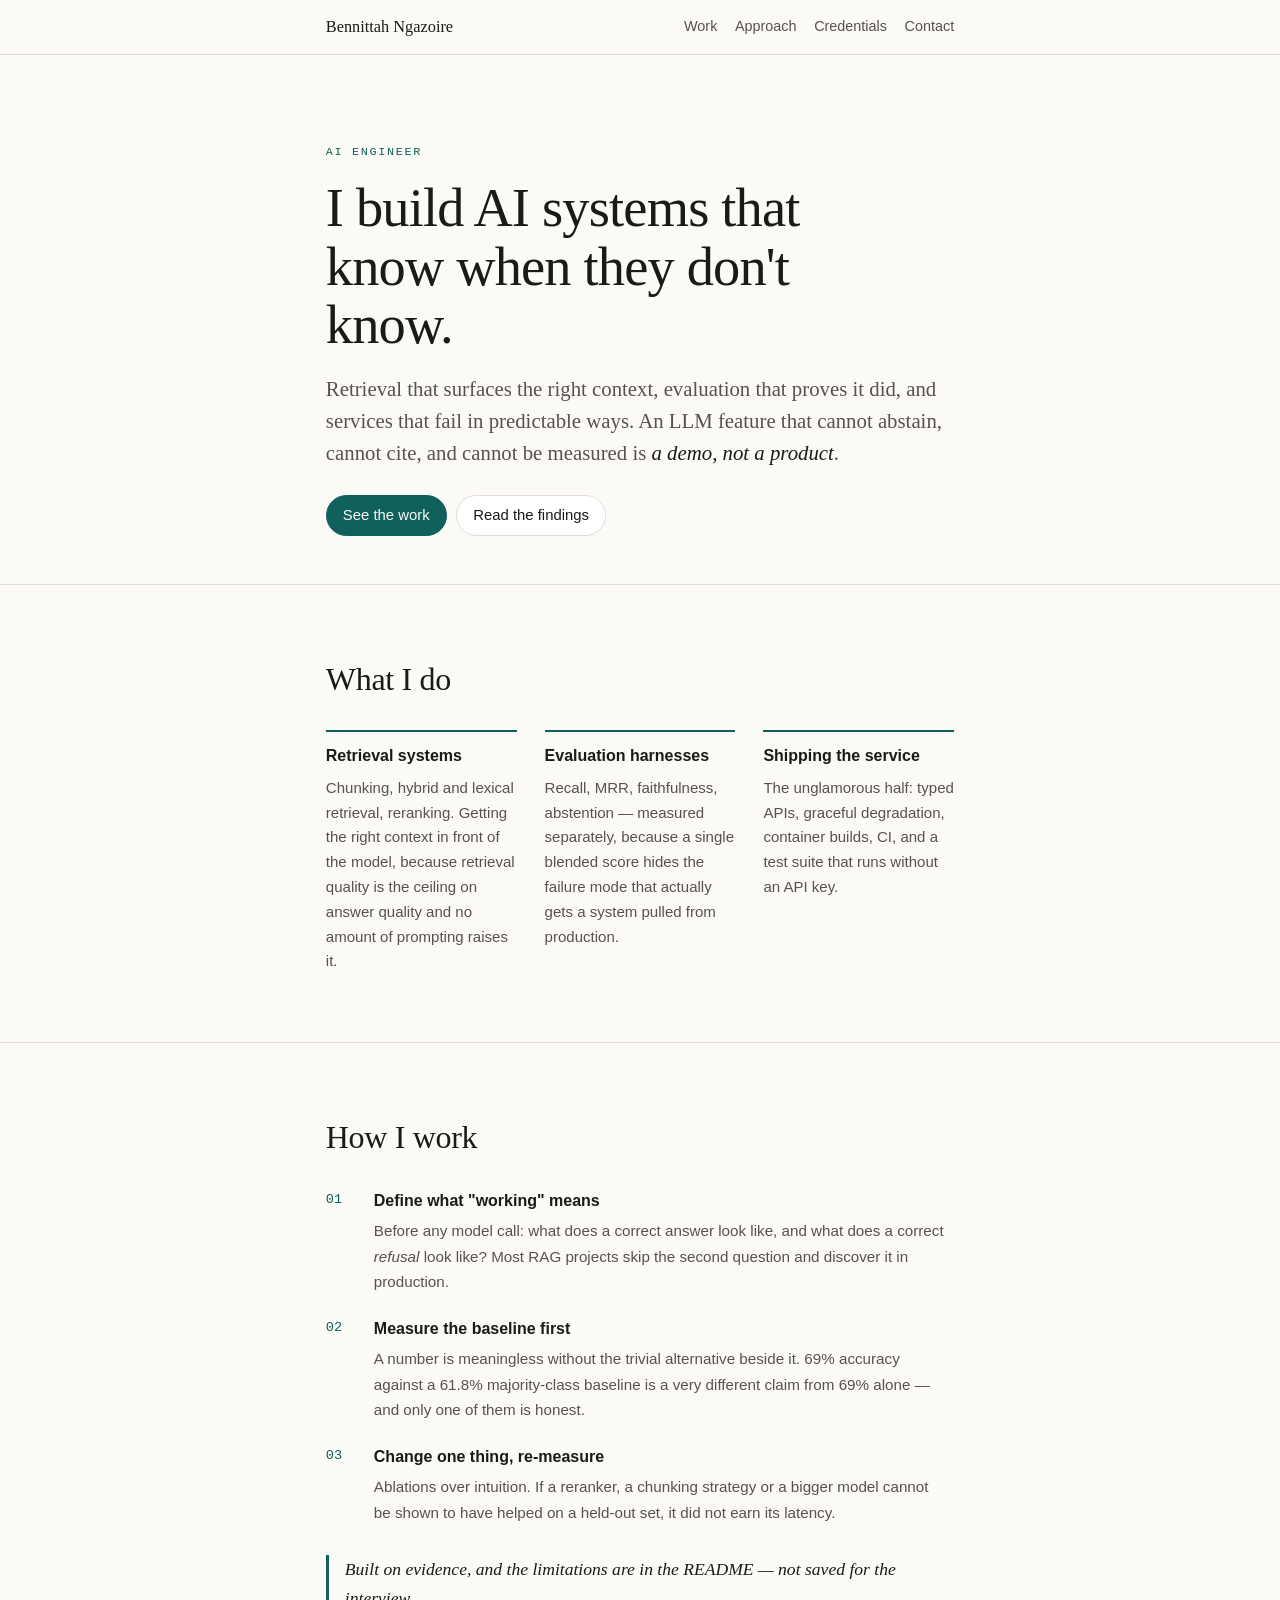
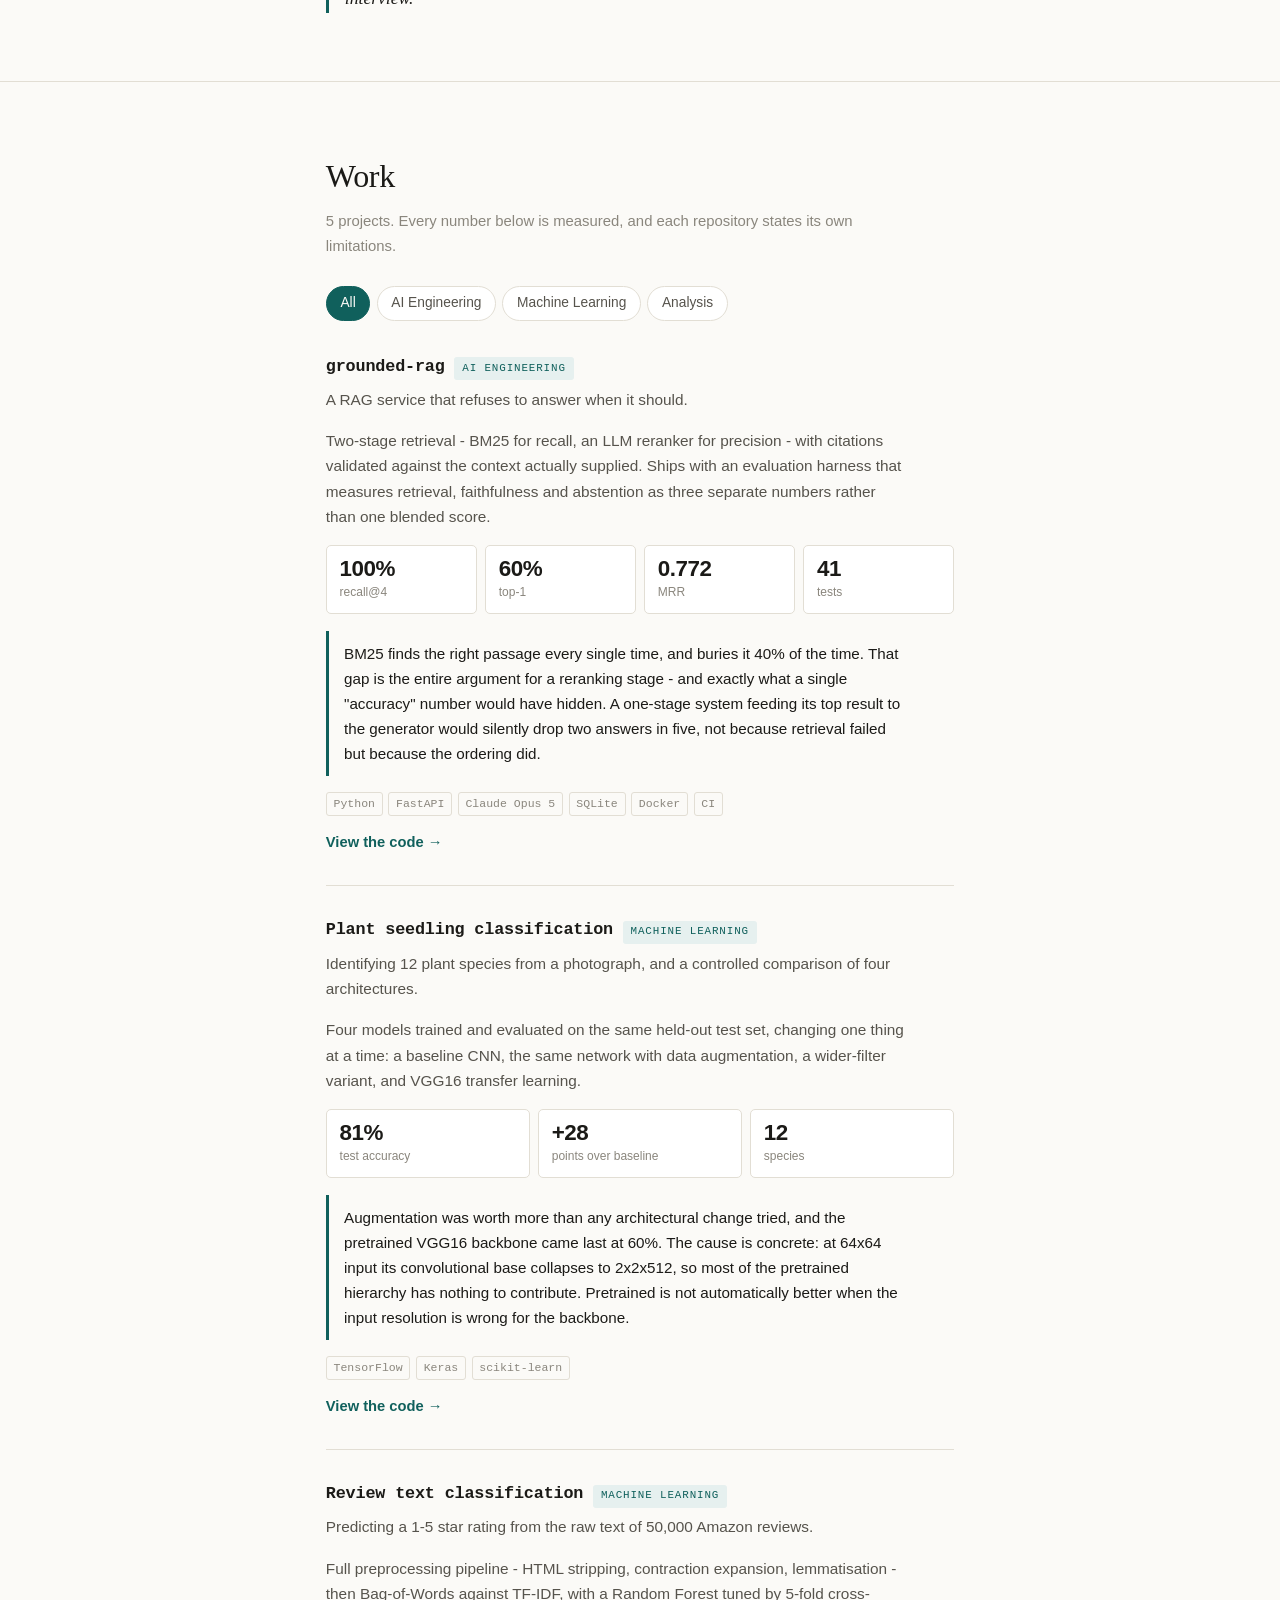
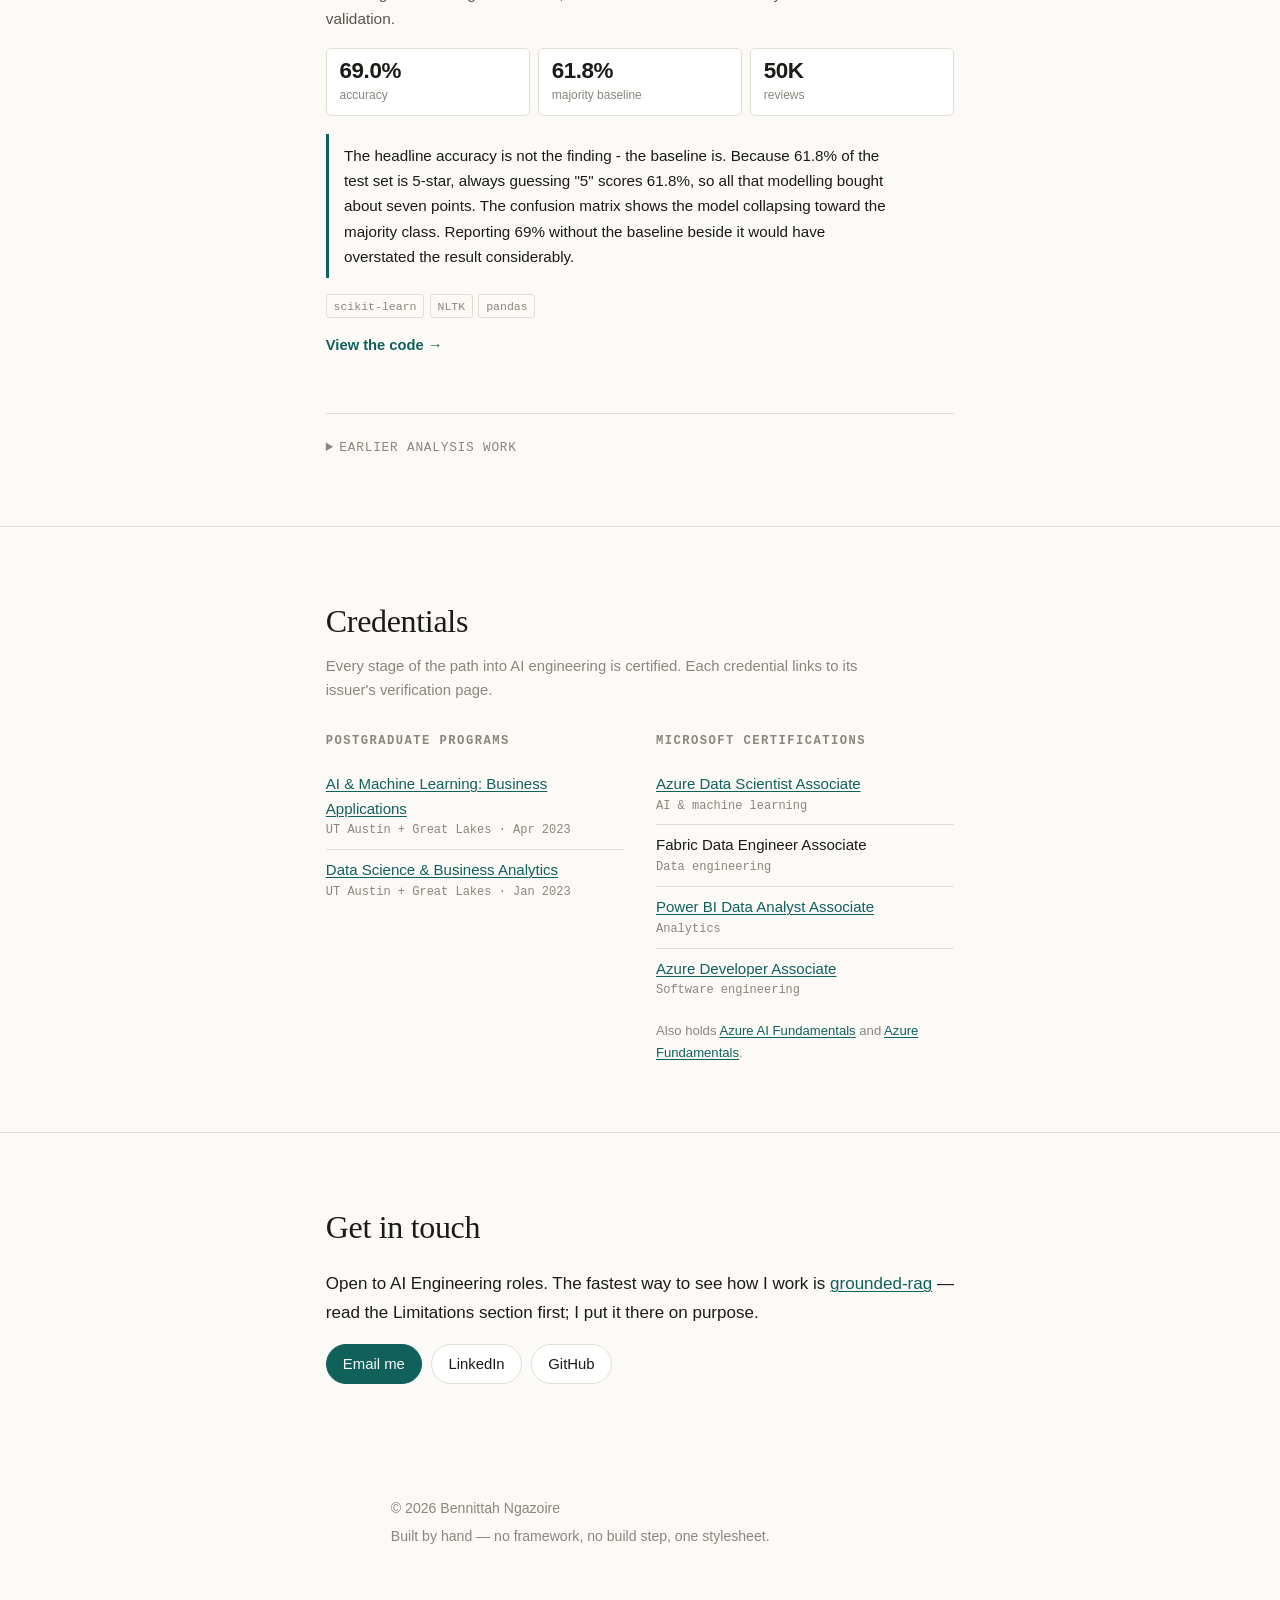
==== index.html @ 5888aaa3 "feat: portfolio site" ====
<!doctype html>
<html lang="en">
<head>
<meta charset="utf-8">
<meta name="viewport" content="width=device-width, initial-scale=1">
<title>Bennittah Ngazoire — AI Engineer</title>
<meta name="description" content="AI Engineer building retrieval and evaluation systems for LLM products. Measured results, stated limitations, working code.">

<meta property="og:title" content="Bennittah Ngazoire — AI Engineer">
<meta property="og:description" content="I build AI systems that know when they don't know.">
<meta property="og:type" content="website">
<meta property="og:url" content="https://bennittah.github.io">
<meta name="twitter:card" content="summary">

<link rel="stylesheet" href="style.css">
<link rel="icon" href="data:image/svg+xml,<svg xmlns='http://www.w3.org/2000/svg' viewBox='0 0 32 32'><rect width='32' height='32' rx='6' fill='%2310605c'/><text x='16' y='23' font-size='19' font-family='Georgia,serif' fill='%23fbfaf7' text-anchor='middle'>B</text></svg>">
</head>
<body>

<a class="skip" href="#main">Skip to content</a>

<nav class="topnav" aria-label="Primary">
  <div class="wrap nav-inner">
    <a class="brand" href="#top">Bennittah&nbsp;Ngazoire</a>
    <ul>
      <li><a href="#work">Work</a></li>
      <li><a href="#approach">Approach</a></li>
      <li><a href="#credentials">Credentials</a></li>
      <li><a href="#contact">Contact</a></li>
    </ul>
  </div>
</nav>

<header class="hero" id="top">
  <div class="wrap">
    <p class="eyebrow">AI Engineer</p>
    <h1>I build AI systems that know when they don't know.</h1>
    <p class="lede">
      Retrieval that surfaces the right context, evaluation that proves it did, and
      services that fail in predictable ways. An LLM feature that cannot abstain,
      cannot cite, and cannot be measured is <em>a demo, not a product</em>.
    </p>
    <ul class="links">
      <li><a class="primary" href="#work">See the work</a></li>
      <li><a href="https://github.com/Bennittah/grounded-rag">Read the findings</a></li>
    </ul>
  </div>
</header>

<main id="main">

<!-- ── What I do ────────────────────────────────────────────────────────── -->
<section id="approach">
  <div class="wrap">
    <h2>What I do</h2>
    <div class="three-up">
      <div class="pillar">
        <h3>Retrieval systems</h3>
        <p>
          Chunking, hybrid and lexical retrieval, reranking. Getting the right context
          in front of the model, because retrieval quality is the ceiling on answer
          quality and no amount of prompting raises it.
        </p>
      </div>
      <div class="pillar">
        <h3>Evaluation harnesses</h3>
        <p>
          Recall, MRR, faithfulness, abstention — measured separately, because a single
          blended score hides the failure mode that actually gets a system pulled from
          production.
        </p>
      </div>
      <div class="pillar">
        <h3>Shipping the service</h3>
        <p>
          The unglamorous half: typed APIs, graceful degradation, container builds, CI,
          and a test suite that runs without an API key.
        </p>
      </div>
    </div>
  </div>
</section>

<!-- ── How I work ───────────────────────────────────────────────────────── -->
<section>
  <div class="wrap">
    <h2>How I work</h2>
    <ol class="steps">
      <li>
        <h3>Define what "working" means</h3>
        <p>
          Before any model call: what does a correct answer look like, and what does a
          correct <em>refusal</em> look like? Most RAG projects skip the second question
          and discover it in production.
        </p>
      </li>
      <li>
        <h3>Measure the baseline first</h3>
        <p>
          A number is meaningless without the trivial alternative beside it. 69% accuracy
          against a 61.8% majority-class baseline is a very different claim from 69%
          alone — and only one of them is honest.
        </p>
      </li>
      <li>
        <h3>Change one thing, re-measure</h3>
        <p>
          Ablations over intuition. If a reranker, a chunking strategy or a bigger model
          cannot be shown to have helped on a held-out set, it did not earn its latency.
        </p>
      </li>
    </ol>
    <p class="pull">Built on evidence, and the limitations are in the README — not saved for the interview.</p>
  </div>
</section>

<!-- ── Work ─────────────────────────────────────────────────────────────── -->
<section id="work">
  <div class="wrap">
    <h2>Work</h2>
    <p class="section-note">
      <span id="project-count">—</span> projects. Every number below is measured, and
      each repository states its own limitations.
    </p>

    <div class="filterbar" id="filters" role="group" aria-label="Filter projects by type"></div>
    <p class="sr-only" id="filter-status" role="status" aria-live="polite"></p>

    <div id="featured-projects"></div>

    <details class="earlier" id="earlier">
      <summary>Earlier analysis work</summary>
      <ul class="stack" id="compact-projects"></ul>
    </details>

    <noscript>
      <p class="finding">
        This page renders its project list with JavaScript. With it disabled, browse the
        repositories directly at <a href="https://github.com/Bennittah">github.com/Bennittah</a>.
      </p>
    </noscript>
  </div>
</section>

<!-- ── Credentials ──────────────────────────────────────────────────────── -->
<section id="credentials">
  <div class="wrap">
    <h2>Credentials</h2>
    <p class="section-note">
      Every stage of the path into AI engineering is certified. Each credential links to
      its issuer's verification page.
    </p>
    <div class="two-col">
      <div>
        <h3>Postgraduate programs</h3>
        <ul class="stack">
          <li>
            <a href="https://la.utexas.edu/texasexeced/digitalVerification.html?key=kcwLh">AI &amp; Machine Learning: Business Applications</a>
            <span class="meta">UT Austin + Great Lakes &middot; Apr 2023</span>
          </li>
          <li>
            <a href="https://la.utexas.edu/texasexeced/digitalVerification.html?key=htvcD">Data Science &amp; Business Analytics</a>
            <span class="meta">UT Austin + Great Lakes &middot; Jan 2023</span>
          </li>
        </ul>
      </div>
      <div>
        <h3>Microsoft certifications</h3>
        <ul class="stack">
          <li><a href="https://learn.microsoft.com/api/credentials/share/en-us/BennittahNgazoire-7620/2331D26E00F04139?sharingId=C0140C80458F8704">Azure Data Scientist Associate</a><span class="meta">AI &amp; machine learning</span></li>
          <li>Fabric Data Engineer Associate<span class="meta">Data engineering</span></li>
          <li><a href="https://learn.microsoft.com/api/credentials/share/en-us/BennittahNgazoire-7620/321D0E6E147C23A7?sharingId=C0140C80458F8704">Power BI Data Analyst Associate</a><span class="meta">Analytics</span></li>
          <li><a href="https://learn.microsoft.com/api/credentials/share/en-us/BennittahNgazoire-7620/DA8B326D480390AF?sharingId=C0140C80458F8704">Azure Developer Associate</a><span class="meta">Software engineering</span></li>
        </ul>
        <p class="footnote">
          Also holds
          <a href="https://learn.microsoft.com/api/credentials/share/en-gb/BennittahNgazoire-7620/78699B8BAC69A8A?sharingId=C0140C80458F8704">Azure AI Fundamentals</a>
          and
          <a href="https://learn.microsoft.com/api/credentials/share/en-us/BennittahNgazoire-7620/72844F06C755B639?sharingId=C0140C80458F8704">Azure Fundamentals</a>.
        </p>
      </div>
    </div>
  </div>
</section>

<!-- ── Contact ──────────────────────────────────────────────────────────── -->
<section id="contact">
  <div class="wrap">
    <h2>Get in touch</h2>
    <p>
      Open to AI Engineering roles. The fastest way to see how I work is
      <a href="https://github.com/Bennittah/grounded-rag">grounded-rag</a> — read the
      Limitations section first; I put it there on purpose.
    </p>
    <ul class="links">
      <li><a class="primary" href="mailto:ngazoireb@gmail.com">Email me</a></li>
      <li><a href="https://www.linkedin.com/in/bennittah-ngazoire/">LinkedIn</a></li>
      <li><a href="https://github.com/Bennittah">GitHub</a></li>
    </ul>
  </div>
</section>

</main>

<footer>
  <div class="wrap">
    <p>© <span id="year">2026</span> Bennittah Ngazoire</p>
    <p>Built by hand — no framework, no build step, one stylesheet.</p>
  </div>
</footer>

<script>document.getElementById("year").textContent = new Date().getFullYear();</script>
<script src="projects.js"></script>
<script src="app.js"></script>

</body>
</html>
---- style.css ----
/* ---------------------------------------------------------------------------
   Bennittah Ngazoire - portfolio
   Ink-on-paper with a single deep-teal accent. Deliberately not the default
   AI-generated look: no Inter, no purple gradient, no card-grid-on-white.
   --------------------------------------------------------------------------- */

:root {
  --paper: #fbfaf7;
  --paper-raised: #ffffff;
  --ink: #1b1a17;
  --ink-soft: #56534c;
  --ink-faint: #8a867d;
  --rule: #e2ded4;
  --accent: #10605c;
  --accent-soft: #e6f0ef;

  --serif: "Iowan Old Style", "Palatino Linotype", Palatino, Georgia, serif;
  --sans: ui-sans-serif, -apple-system, "Segoe UI", Helvetica, Arial, sans-serif;
  --mono: ui-monospace, "SF Mono", "Cascadia Mono", Menlo, Consolas, monospace;

  --measure: 68ch;
  --gutter: clamp(1.25rem, 5vw, 4rem);
}

@media (prefers-color-scheme: dark) {
  :root {
    --paper: #14150f;
    --paper-raised: #1c1d16;
    --ink: #eeece4;
    --ink-soft: #b3afa3;
    --ink-faint: #7d7a70;
    --rule: #33342a;
    --accent: #63bdb2;
    --accent-soft: #16291f;
  }
}

*, *::before, *::after { box-sizing: border-box; }

html { scroll-behavior: smooth; scroll-padding-top: 4.5rem; }
@media (prefers-reduced-motion: reduce) {
  html { scroll-behavior: auto; }
  * { animation: none !important; transition: none !important; }
}

body {
  margin: 0;
  background: var(--paper);
  color: var(--ink);
  font-family: var(--sans);
  font-size: 17px;
  line-height: 1.65;
  -webkit-font-smoothing: antialiased;
}

.wrap { max-width: 80ch; margin: 0 auto; padding: 0 var(--gutter); }

a { color: var(--accent); text-decoration-thickness: 1px; text-underline-offset: 2px; }
a:hover { text-decoration-thickness: 2px; }

:focus-visible { outline: 2px solid var(--accent); outline-offset: 3px; border-radius: 2px; }

.sr-only {
  position: absolute; width: 1px; height: 1px;
  padding: 0; margin: -1px; overflow: hidden;
  clip: rect(0 0 0 0); white-space: nowrap; border: 0;
}

.skip { position: absolute; left: -9999px; }
.skip:focus {
  left: var(--gutter); top: 0.5rem; z-index: 20;
  background: var(--paper-raised); padding: 0.5rem 0.9rem;
  border: 1px solid var(--accent); border-radius: 4px;
}

/* --- nav ----------------------------------------------------------------- */

.topnav {
  position: sticky; top: 0; z-index: 10;
  background: color-mix(in srgb, var(--paper) 88%, transparent);
  backdrop-filter: saturate(1.4) blur(8px);
  border-bottom: 1px solid var(--rule);
}
.nav-inner {
  display: flex; align-items: center; justify-content: space-between;
  gap: 1rem; min-height: 3.4rem;
}
.brand {
  font-family: var(--serif); font-size: 1.02rem;
  color: var(--ink); text-decoration: none; white-space: nowrap;
}
.topnav ul {
  display: flex; gap: 1.1rem; list-style: none; margin: 0; padding: 0;
  font-size: 0.9rem;
}
.topnav ul a { color: var(--ink-soft); text-decoration: none; }
.topnav ul a:hover { color: var(--accent); }

@media (max-width: 32rem) {
  .brand { display: none; }
  .nav-inner { justify-content: center; }
  .topnav ul { gap: 0.9rem; font-size: 0.85rem; }
}

/* --- hero ---------------------------------------------------------------- */

header.hero {
  padding: clamp(3rem, 9vw, 5.5rem) 0 clamp(2rem, 5vw, 3rem);
  border-bottom: 1px solid var(--rule);
}

.eyebrow {
  font-family: var(--mono); font-size: 0.74rem;
  letter-spacing: 0.14em; text-transform: uppercase;
  color: var(--accent); margin: 0 0 1rem;
}

h1 {
  font-family: var(--serif); font-weight: 500;
  font-size: clamp(2.1rem, 6vw, 3.4rem);
  line-height: 1.08; letter-spacing: -0.015em;
  margin: 0 0 1.1rem; max-width: 20ch;
}

.lede {
  font-family: var(--serif);
  font-size: clamp(1.1rem, 2.3vw, 1.3rem);
  line-height: 1.55; color: var(--ink-soft);
  max-width: var(--measure); margin: 0 0 1.6rem;
}
.lede em { color: var(--ink); font-style: italic; }

.links { display: flex; flex-wrap: wrap; gap: 0.6rem; padding: 0; margin: 0; list-style: none; }
.links a {
  display: inline-block; padding: 0.45rem 1rem;
  border: 1px solid var(--rule); border-radius: 999px;
  font-size: 0.93rem; text-decoration: none;
  color: var(--ink); background: var(--paper-raised);
}
.links a:hover { border-color: var(--accent); color: var(--accent); }
.links a.primary { background: var(--accent); border-color: var(--accent); color: var(--paper); }
.links a.primary:hover { filter: brightness(1.12); color: var(--paper); }

/* --- sections ------------------------------------------------------------ */

section { padding: clamp(2.75rem, 7vw, 4.25rem) 0; border-bottom: 1px solid var(--rule); }
section:last-of-type { border-bottom: 0; }

h2 {
  font-family: var(--serif); font-weight: 500;
  font-size: clamp(1.5rem, 3.4vw, 2rem);
  letter-spacing: -0.01em; margin: 0 0 0.4rem;
}

.section-note { color: var(--ink-faint); font-size: 0.93rem; margin: 0 0 1.75rem; max-width: var(--measure); }
p { max-width: var(--measure); }

/* --- what I do ----------------------------------------------------------- */

/* 11rem lets all three sit on one row at the wrap width; below ~34rem they
   stack. A 2+1 wrap leaves a conspicuous hole, so avoid the middle case. */
.three-up {
  display: grid; gap: 1.75rem;
  grid-template-columns: repeat(3, 1fr);
  margin-top: 1.5rem;
}
@media (max-width: 44rem) {
  .three-up { grid-template-columns: 1fr; gap: 1.4rem; }
}
.pillar h3 {
  font-size: 1rem; font-weight: 650; margin: 0 0 0.4rem;
  padding-top: 0.7rem; border-top: 2px solid var(--accent);
}
.pillar p { margin: 0; font-size: 0.94rem; color: var(--ink-soft); }

/* --- how I work ---------------------------------------------------------- */

.steps { counter-reset: step; list-style: none; margin: 1.5rem 0 0; padding: 0; }
.steps li { counter-increment: step; position: relative; padding: 0 0 1.4rem 3rem; }
.steps li::before {
  content: counter(step, decimal-leading-zero);
  position: absolute; left: 0; top: 0.05rem;
  font-family: var(--mono); font-size: 0.85rem;
  color: var(--accent);
}
.steps h3 { font-size: 1rem; font-weight: 650; margin: 0 0 0.25rem; }
.steps p { margin: 0; font-size: 0.95rem; color: var(--ink-soft); }

.pull {
  font-family: var(--serif); font-size: 1.1rem; font-style: italic;
  color: var(--ink); border-left: 3px solid var(--accent);
  padding-left: 1rem; margin: 0.5rem 0 0;
}

/* --- filters ------------------------------------------------------------- */

.filterbar { display: flex; flex-wrap: wrap; gap: 0.4rem; margin: 0 0 2rem; }
.filter {
  font: inherit; font-size: 0.86rem;
  padding: 0.3rem 0.85rem; cursor: pointer;
  background: var(--paper-raised); color: var(--ink-soft);
  border: 1px solid var(--rule); border-radius: 999px;
}
.filter:hover { border-color: var(--accent); color: var(--accent); }
.filter.on { background: var(--accent); border-color: var(--accent); color: var(--paper); }

/* --- project cards ------------------------------------------------------- */

.project { padding: 1.9rem 0; border-top: 1px solid var(--rule); }
.project:first-of-type { border-top: 0; padding-top: 0; }
.project[hidden] { display: none; }

.project-head {
  display: flex; flex-wrap: wrap; align-items: baseline;
  gap: 0.6rem; margin-bottom: 0.4rem;
}
.project h3 {
  font-family: var(--mono); font-size: 1.05rem; font-weight: 600;
  margin: 0; letter-spacing: -0.01em;
}

.flag {
  font-family: var(--mono); font-size: 0.68rem;
  letter-spacing: 0.08em; text-transform: uppercase;
  padding: 0.15rem 0.5rem; border-radius: 3px;
  background: var(--accent-soft); color: var(--accent);
}

.tagline { font-size: 1.02rem; color: var(--ink); margin: 0 0 0.7rem; }
.project p { margin: 0 0 1rem; color: var(--ink-soft); font-size: 0.96rem; }

/* --- KPI row of stat tiles ----------------------------------------------
   A handful of headline numbers is a stat row, not a chart. Values use the
   font's proportional figures - tabular-nums is for columns that must align
   vertically, and gives large standalone numbers a loose, gappy look. */

.kpi-row {
  display: flex; flex-wrap: wrap; gap: 0.5rem;
  margin: 0 0 1.1rem;
}
.stat {
  flex: 1 1 6.5rem; min-width: 6.5rem;
  padding: 0.6rem 0.8rem;
  background: var(--paper-raised);
  border: 1px solid var(--rule); border-radius: 5px;
}
.stat-value {
  font-size: 1.4rem; font-weight: 600; line-height: 1.15;
  letter-spacing: -0.02em; color: var(--ink);
}
.stat-label {
  font-size: 0.75rem; color: var(--ink-faint);
  margin-top: 0.1rem;
}

.finding {
  border-left: 3px solid var(--accent);
  padding: 0.6rem 0 0.6rem 0.95rem;
  margin: 0 0 1rem; max-width: var(--measure);
  font-size: 0.95rem; color: var(--ink);
}

.tags { display: flex; flex-wrap: wrap; gap: 0.35rem; padding: 0; margin: 0 0 0.9rem; list-style: none; }
.tags li {
  font-family: var(--mono); font-size: 0.72rem; color: var(--ink-faint);
  border: 1px solid var(--rule); border-radius: 3px; padding: 0.1rem 0.42rem;
}

.project-links { display: flex; flex-wrap: wrap; gap: 1.1rem; }
.repo-link { font-size: 0.92rem; font-weight: 550; text-decoration: none; }
.repo-link:hover { text-decoration: underline; }

/* --- earlier work -------------------------------------------------------- */

.earlier { border-top: 1px solid var(--rule); padding-top: 1.4rem; margin-top: 1.6rem; }
.earlier[hidden] { display: none; }
.earlier summary {
  cursor: pointer; font-family: var(--mono); font-size: 0.8rem;
  letter-spacing: 0.06em; text-transform: uppercase; color: var(--ink-faint);
}
.earlier summary:hover { color: var(--accent); }
.earlier[open] summary { margin-bottom: 0.7rem; }

.compact[hidden] { display: none; }

/* --- credentials --------------------------------------------------------- */

.two-col { display: grid; grid-template-columns: repeat(auto-fit, minmax(17rem, 1fr)); gap: 2rem; }
.two-col h3 {
  font-size: 0.76rem; font-family: var(--mono);
  letter-spacing: 0.12em; text-transform: uppercase;
  color: var(--ink-faint); margin: 0 0 0.8rem; font-weight: 600;
}

.stack { list-style: none; margin: 0; padding: 0; }
.stack li { padding: 0.5rem 0; border-bottom: 1px solid var(--rule); font-size: 0.94rem; }
.stack li:last-child { border-bottom: 0; }
.stack .meta {
  display: block; font-family: var(--mono);
  font-size: 0.75rem; color: var(--ink-faint);
}

.footnote { font-size: 0.82rem; color: var(--ink-faint); margin: 0.7rem 0 0; }

/* --- footer -------------------------------------------------------------- */

footer { padding: 2.5rem 0 3.5rem; color: var(--ink-faint); font-size: 0.88rem; }
footer p { margin: 0.3rem 0; }
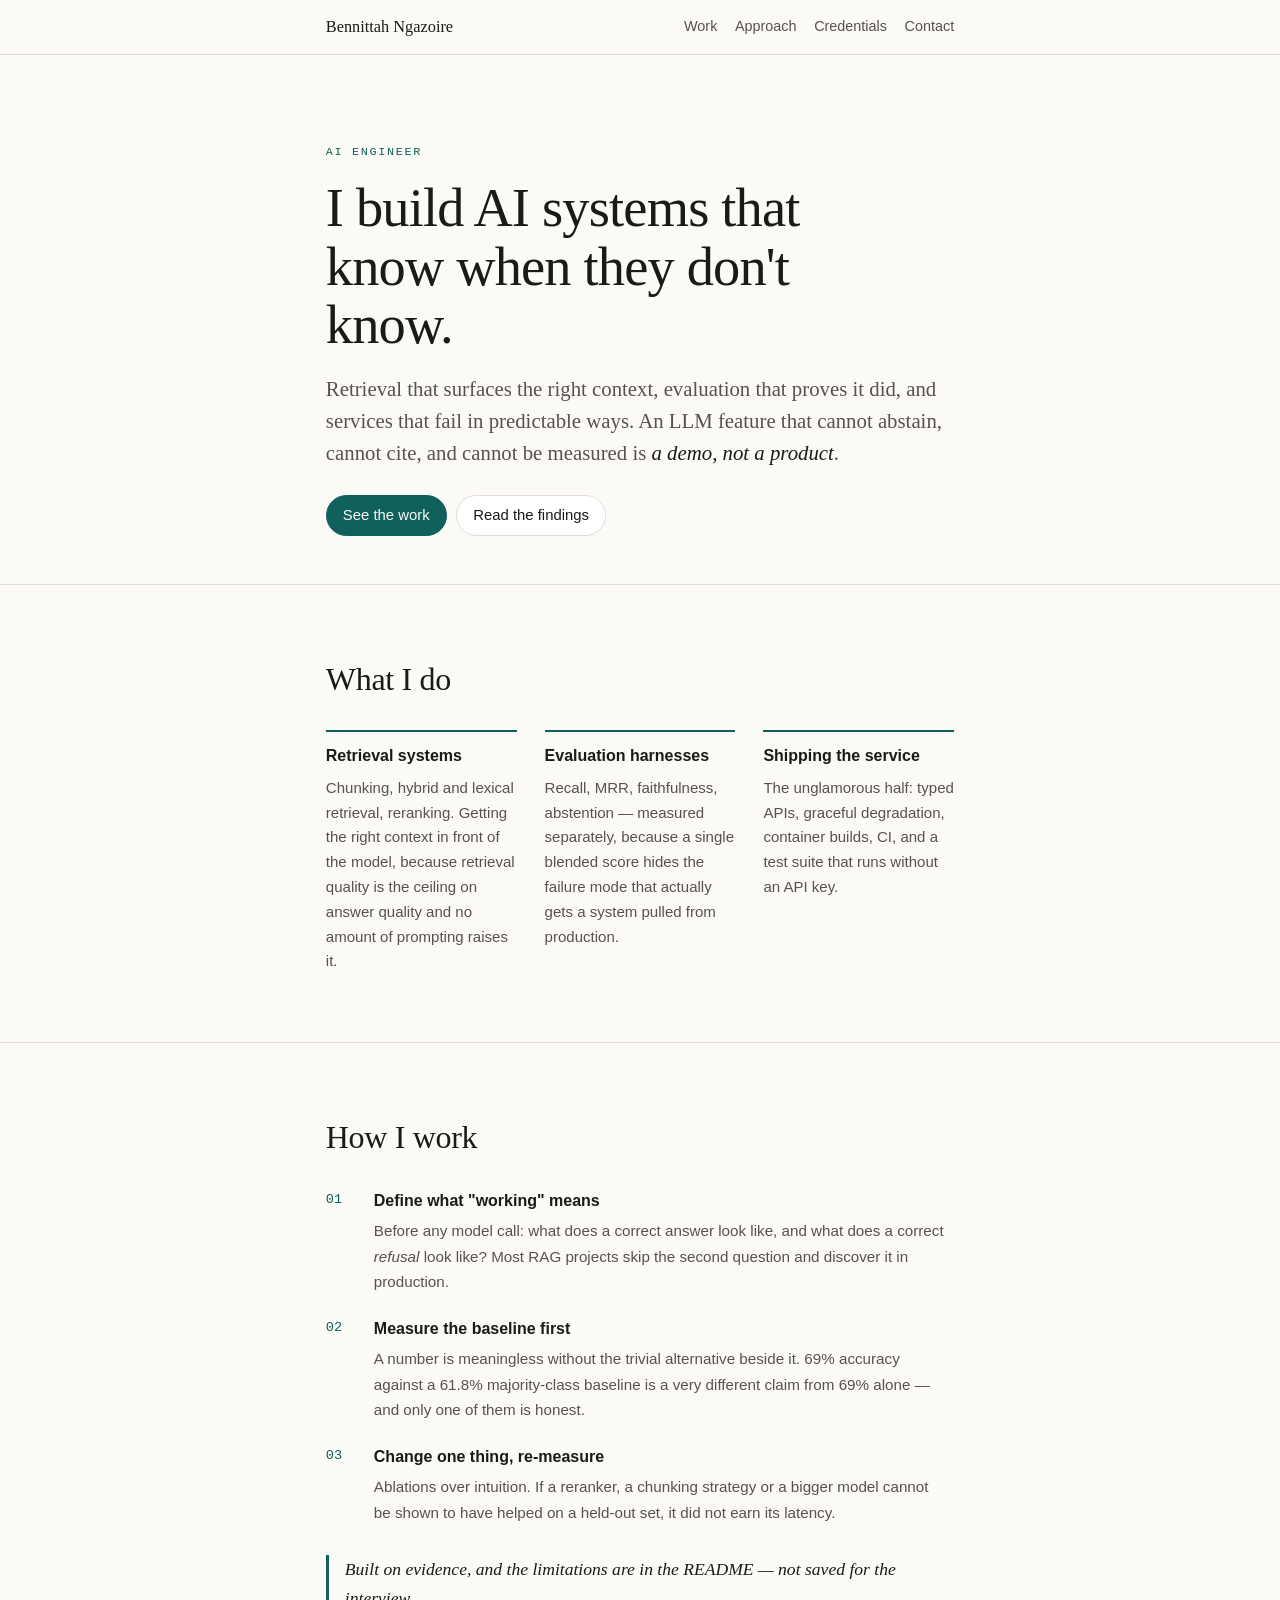
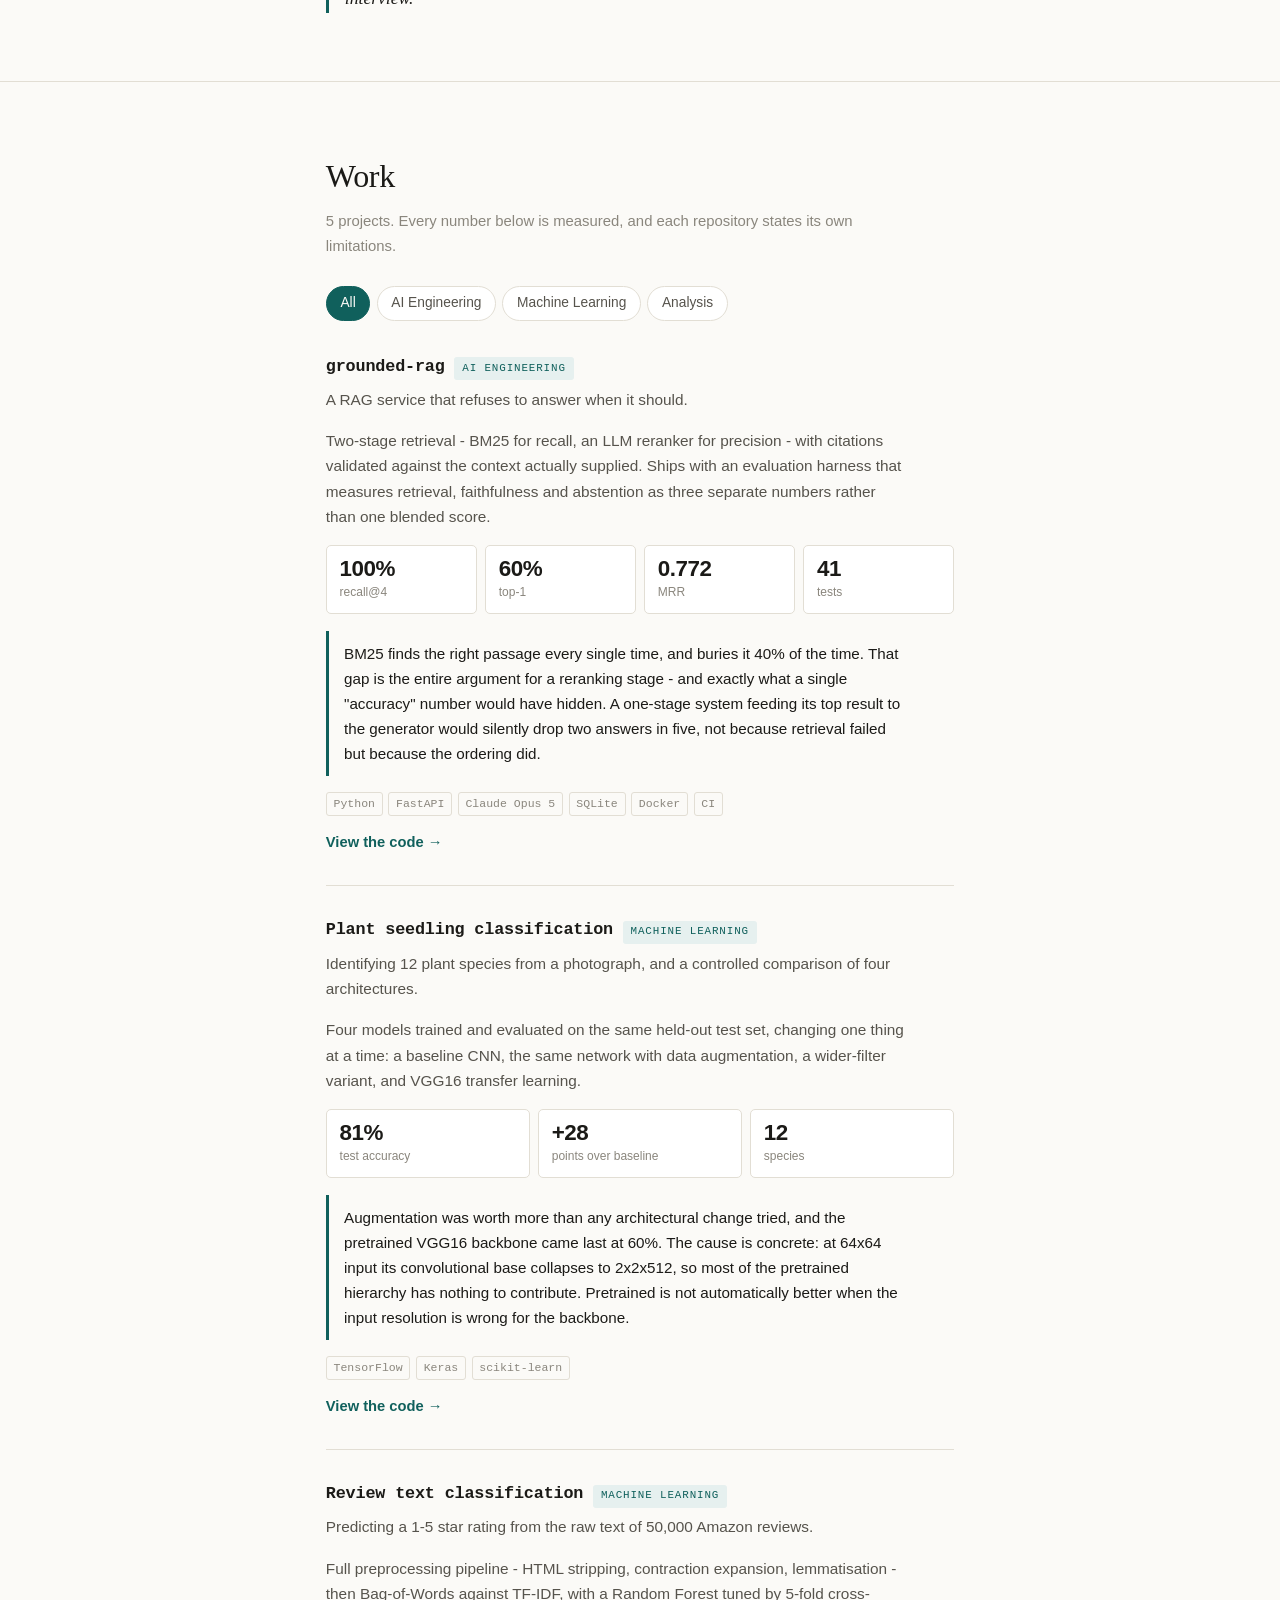
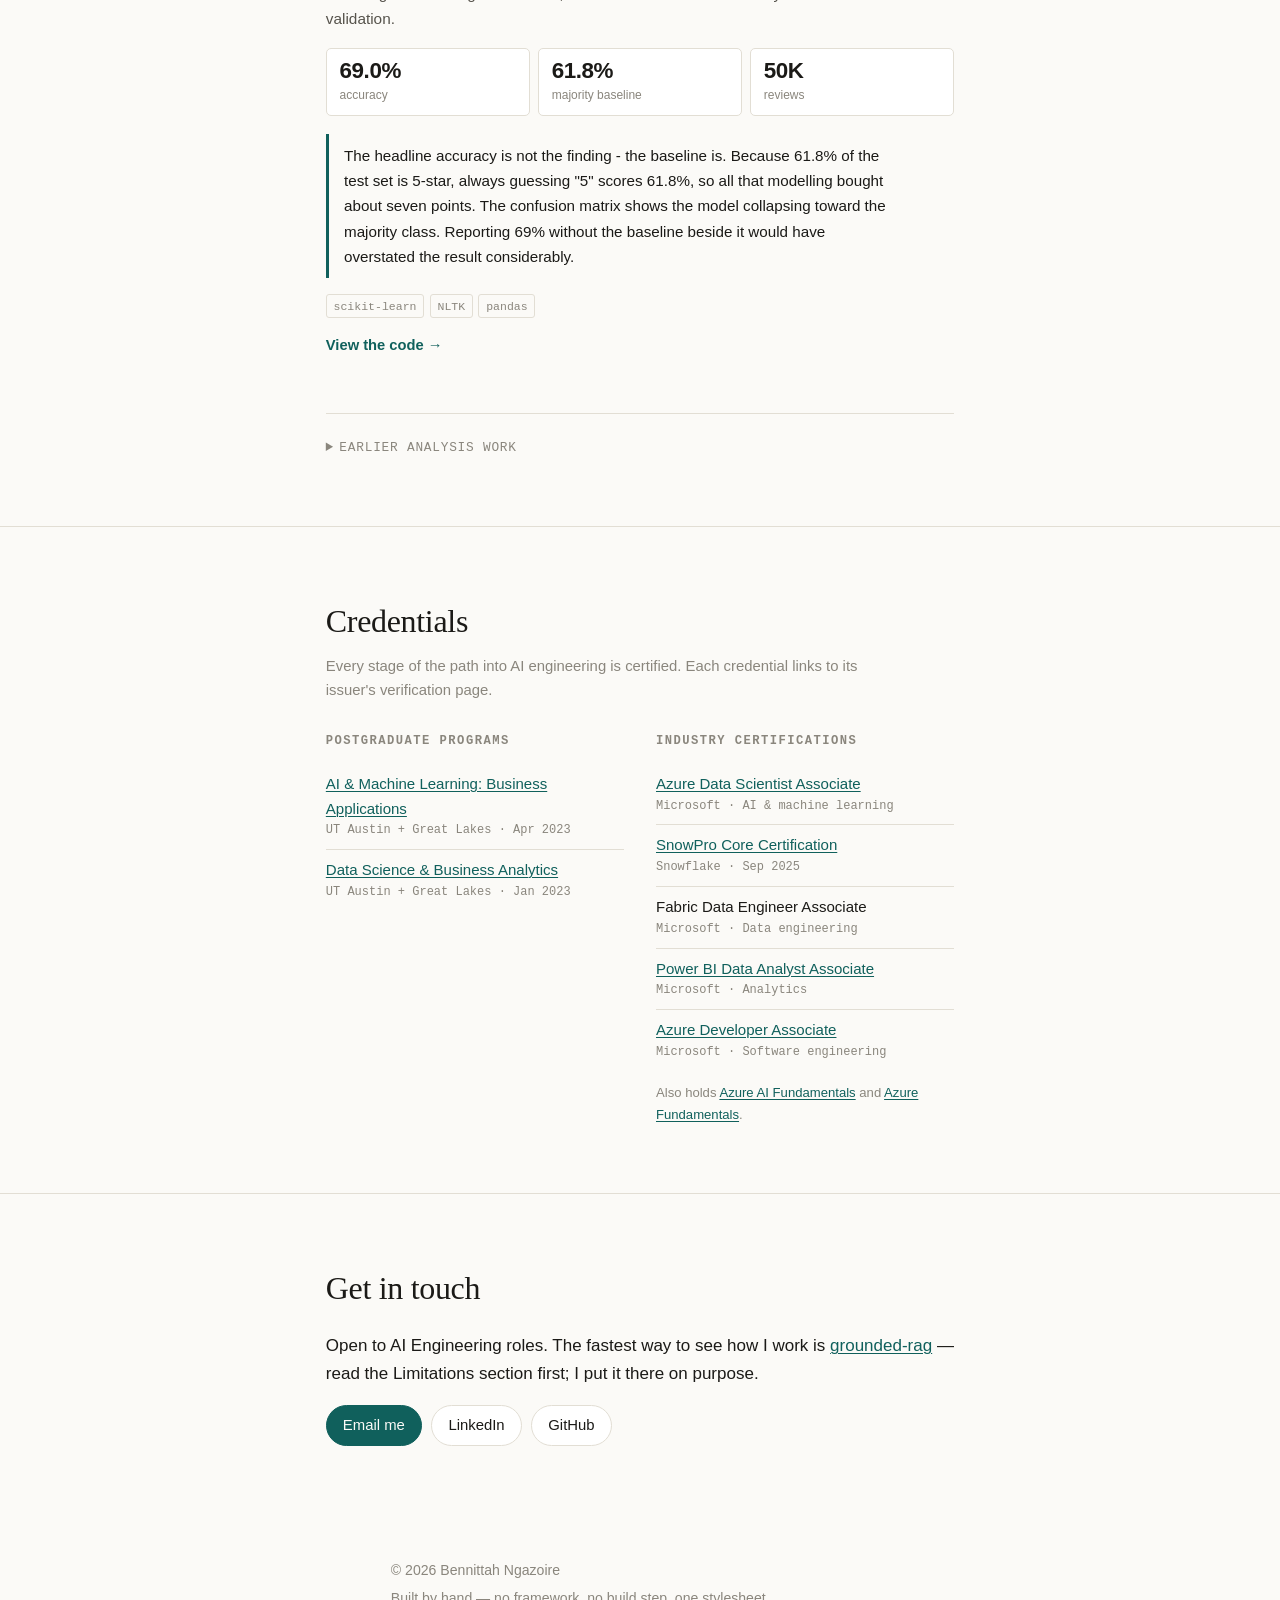
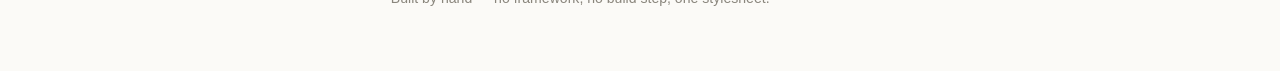
==== commit acb8a891: "feat: portfolio site" ====
--- a/index.html
+++ b/index.html
@@ -165,12 +165,13 @@
         </ul>
       </div>
       <div>
-        <h3>Microsoft certifications</h3>
+        <h3>Industry certifications</h3>
         <ul class="stack">
-          <li><a href="https://learn.microsoft.com/api/credentials/share/en-us/BennittahNgazoire-7620/2331D26E00F04139?sharingId=C0140C80458F8704">Azure Data Scientist Associate</a><span class="meta">AI &amp; machine learning</span></li>
-          <li>Fabric Data Engineer Associate<span class="meta">Data engineering</span></li>
-          <li><a href="https://learn.microsoft.com/api/credentials/share/en-us/BennittahNgazoire-7620/321D0E6E147C23A7?sharingId=C0140C80458F8704">Power BI Data Analyst Associate</a><span class="meta">Analytics</span></li>
-          <li><a href="https://learn.microsoft.com/api/credentials/share/en-us/BennittahNgazoire-7620/DA8B326D480390AF?sharingId=C0140C80458F8704">Azure Developer Associate</a><span class="meta">Software engineering</span></li>
+          <li><a href="https://learn.microsoft.com/api/credentials/share/en-us/BennittahNgazoire-7620/2331D26E00F04139?sharingId=C0140C80458F8704">Azure Data Scientist Associate</a><span class="meta">Microsoft &middot; AI &amp; machine learning</span></li>
+          <li><a href="https://achieve.snowflake.com/profile/bennittahngazoire396939/wallet">SnowPro Core Certification</a><span class="meta">Snowflake &middot; Sep 2025</span></li>
+          <li>Fabric Data Engineer Associate<span class="meta">Microsoft &middot; Data engineering</span></li>
+          <li><a href="https://learn.microsoft.com/api/credentials/share/en-us/BennittahNgazoire-7620/321D0E6E147C23A7?sharingId=C0140C80458F8704">Power BI Data Analyst Associate</a><span class="meta">Microsoft &middot; Analytics</span></li>
+          <li><a href="https://learn.microsoft.com/api/credentials/share/en-us/BennittahNgazoire-7620/DA8B326D480390AF?sharingId=C0140C80458F8704">Azure Developer Associate</a><span class="meta">Microsoft &middot; Software engineering</span></li>
         </ul>
         <p class="footnote">
           Also holds
